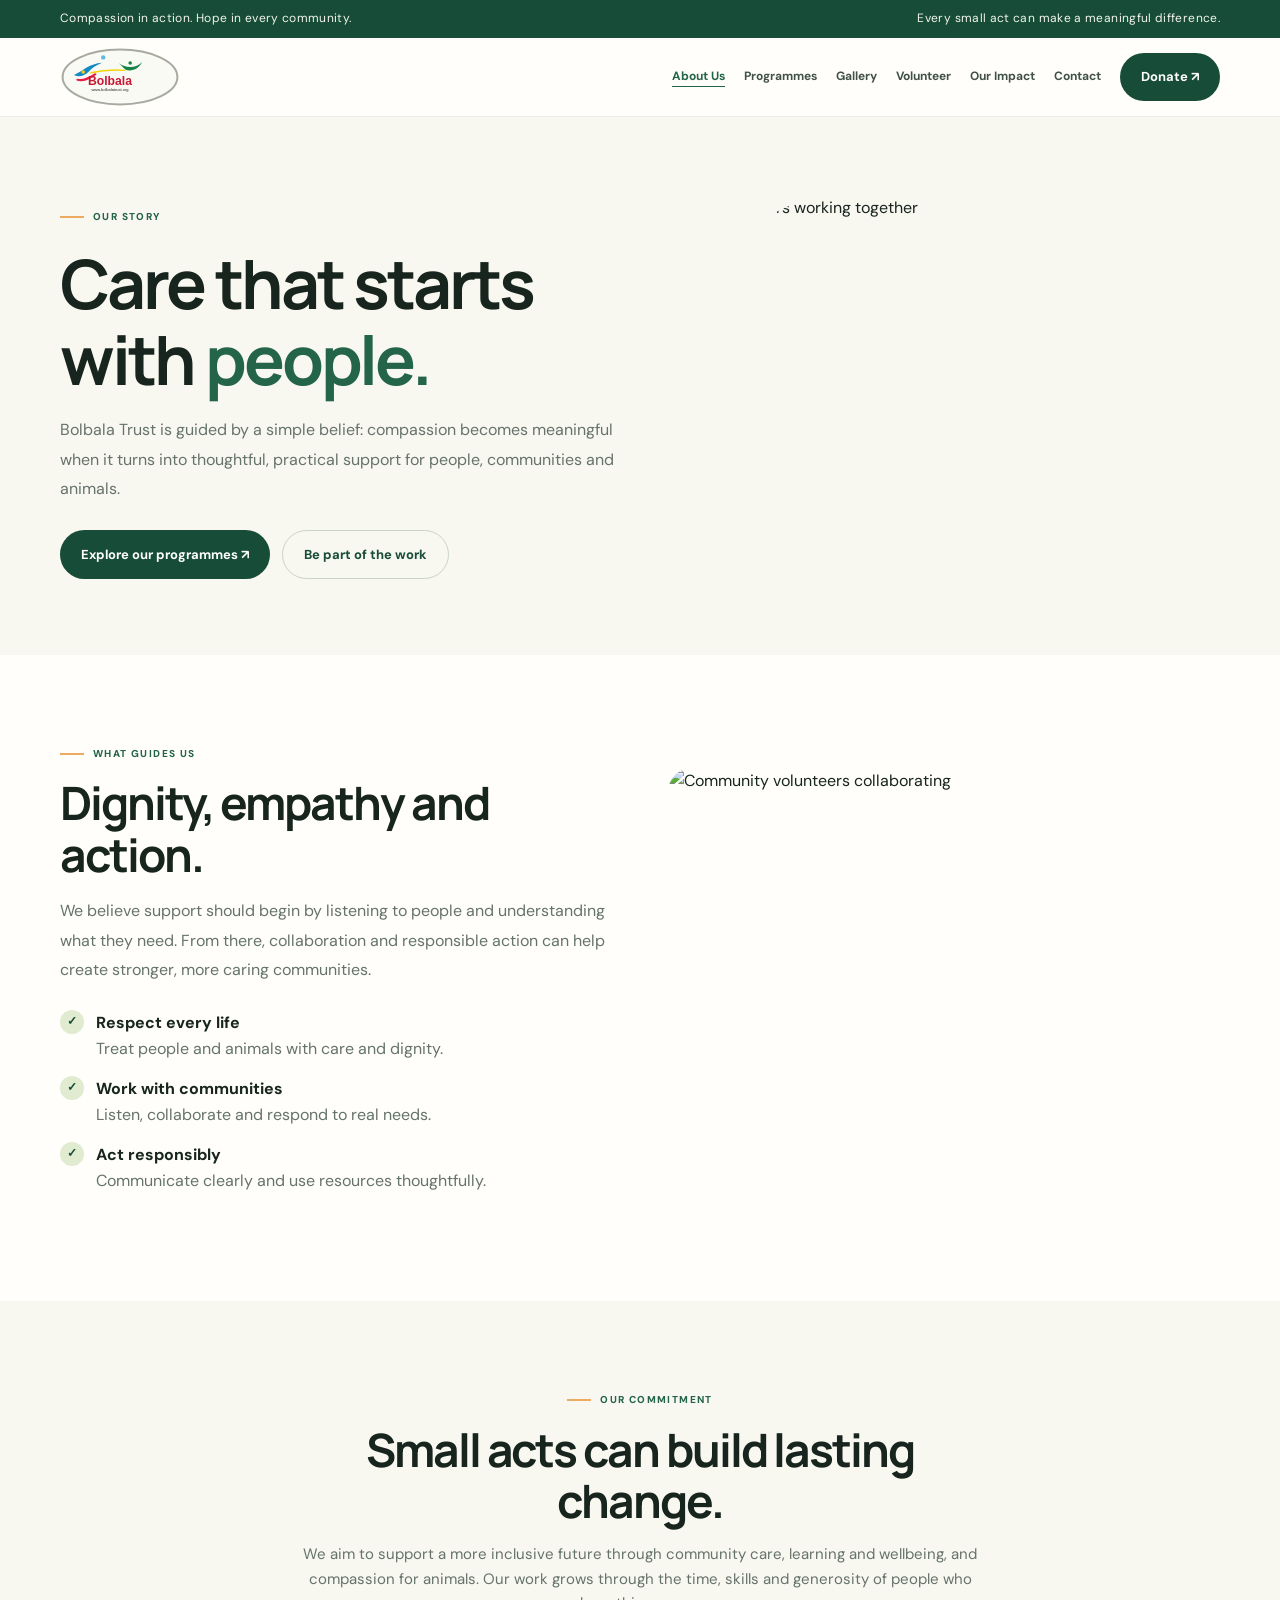
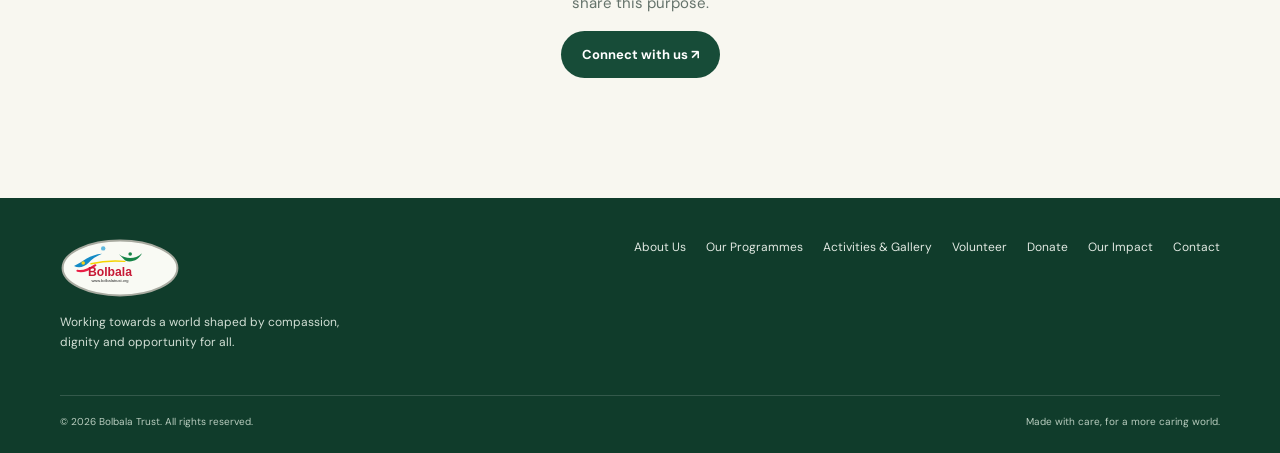
==== about.html @ 52c6b649 "Add about.html page" ====
<!doctype html>
<html lang="en"><head><meta charset="utf-8"><meta name="viewport" content="width=device-width, initial-scale=1"><meta name="theme-color" content="#174c38"><meta name="description" content="Learn about Bolbala Trust's community care, programmes, volunteer opportunities and ways to support compassionate action."><title>About Us | Bolbala Trust</title><link rel="preconnect" href="https://fonts.googleapis.com"><link rel="preconnect" href="https://fonts.gstatic.com" crossorigin><link href="https://fonts.googleapis.com/css2?family=DM+Sans:wght@400;500;600;700&family=Manrope:wght@400;500;600;700;800&display=swap" rel="stylesheet"><link rel="stylesheet" href="pages.css"></head><body>
<div class="topline"><div class="wrap"><span>Compassion in action. Hope in every community.</span><span>Every small act can make a meaningful difference.</span></div></div>
<header class="nav"><div class="wrap navinner"><a href="index.html" aria-label="Bolbala Trust home"><img class="brand-logo" src="logo.svg" alt="Bolbala Trust"></a><button class="menu" id="menuButton" aria-label="Open navigation" aria-expanded="false">☰</button><nav class="links" id="navLinks" aria-label="Main navigation"><a href="about.html" aria-current="page">About Us</a><a href="programmes.html" >Programmes</a><a href="gallery.html" >Gallery</a><a href="volunteer.html" >Volunteer</a><a href="impact.html" >Our Impact</a><a href="contact.html" >Contact</a><a class="btn" href="donate.html" >Donate ↗</a></nav></div></header><main><section class="page-hero"><div class="wrap hero-grid"><div><span class="eyebrow">Our story</span><h1>Care that starts with <em>people.</em></h1><p class="lead">Bolbala Trust is guided by a simple belief: compassion becomes meaningful when it turns into thoughtful, practical support for people, communities and animals.</p><div class="actions"><a class="btn" href="programmes.html">Explore our programmes ↗</a><a class="btn" style="background:transparent;color:var(--green);border:1px solid #cad4c8" href="volunteer.html">Be part of the work</a></div></div><img class="hero-image" src="https://images.unsplash.com/photo-1469571486292-0ba58a3f068b?auto=format&fit=crop&w=1000&q=85" alt="Volunteers working together"></div></section><section class="section"><div class="wrap split"><div><span class="eyebrow">What guides us</span><h2 style="margin:14px 0">Dignity, empathy and action.</h2><p class="lead">We believe support should begin by listening to people and understanding what they need. From there, collaboration and responsible action can help create stronger, more caring communities.</p><div class="checklist"><div><span class="check">✓</span><span><b>Respect every life</b><br><span class="muted">Treat people and animals with care and dignity.</span></span></div><div><span class="check">✓</span><span><b>Work with communities</b><br><span class="muted">Listen, collaborate and respond to real needs.</span></span></div><div><span class="check">✓</span><span><b>Act responsibly</b><br><span class="muted">Communicate clearly and use resources thoughtfully.</span></span></div></div></div><img src="https://images.unsplash.com/photo-1531206715517-5c0ba140b2b8?auto=format&fit=crop&w=900&q=85" alt="Community volunteers collaborating" loading="lazy"></div></section><section class="section alt"><div class="wrap section-head center"><span class="eyebrow">Our commitment</span><h2>Small acts can build lasting change.</h2><p>We aim to support a more inclusive future through community care, learning and wellbeing, and compassion for animals. Our work grows through the time, skills and generosity of people who share this purpose.</p><a class="btn" href="contact.html">Connect with us ↗</a></div></section></main><footer class="footer"><div class="wrap"><div class="footer-top"><div><a href="index.html"><img class="brand-logo" src="logo.svg" alt="Bolbala Trust"></a><p class="footer-copy">Working towards a world shaped by compassion, dignity and opportunity for all.</p></div><nav class="footer-links" aria-label="Footer navigation"><a href="about.html">About Us</a><a href="programmes.html">Our Programmes</a><a href="gallery.html">Activities & Gallery</a><a href="volunteer.html">Volunteer</a><a href="donate.html">Donate</a><a href="impact.html">Our Impact</a><a href="contact.html">Contact</a></nav></div><div class="footer-bottom"><span>© <span id="year"></span> Bolbala Trust. All rights reserved.</span><span>Made with care, for a more caring world.</span></div></div></footer><script src="pages.js"></script></body></html>
---- pages.css ----
:root{--green:#174c38;--green2:#246448;--ink:#17251e;--muted:#65736b;--cream:#f8f7f0;--paper:#fffefa;--lime:#d9ed9a;--orange:#edaa62;--line:#e5e8df;--shadow:0 18px 50px #153d2912}
*{box-sizing:border-box}html{scroll-behavior:smooth;scroll-padding-top:95px}body{margin:0;background:var(--paper);color:var(--ink);font-family:"DM Sans",sans-serif;line-height:1.65}a{color:inherit;text-decoration:none}button,input,select,textarea{font:inherit}.wrap{width:min(1160px,calc(100% - 44px));margin:auto}.topline{background:var(--green);color:#f4f5ed;font-size:12px;letter-spacing:.03em}.topline .wrap{display:flex;justify-content:space-between;gap:20px;padding:9px 0}.nav{position:sticky;top:0;z-index:20;background:#fffefaed;backdrop-filter:blur(16px);border-bottom:1px solid #e5e8dfb8}.navinner{min-height:78px;display:flex;align-items:center;justify-content:space-between;gap:24px}.brand-logo{display:block;width:175px;height:60px;object-fit:contain;object-position:left center}.links{display:flex;align-items:center;gap:19px;font-size:12px;font-weight:700;color:#425148}.links a:hover,.links a[aria-current=page]{color:var(--green2)}.links a[aria-current=page]{text-decoration:underline;text-underline-offset:6px}.btn{display:inline-flex;align-items:center;justify-content:center;gap:10px;border:0;border-radius:999px;background:var(--green);color:white;padding:13px 21px;font-weight:700;font-size:13px;transition:transform .2s,background .2s;cursor:pointer}.btn:hover{transform:translateY(-2px);background:#0f3d2a}.btn.light{background:var(--lime);color:var(--green)}.menu{display:none;background:none;border:0;font-size:25px;color:var(--green);cursor:pointer}.eyebrow{display:inline-flex;align-items:center;gap:9px;color:var(--green2);text-transform:uppercase;letter-spacing:.14em;font-size:10px;font-weight:800}.eyebrow:before{content:"";width:24px;height:2px;background:var(--orange)}h1,h2,h3{font-family:Manrope,sans-serif;line-height:1.12;letter-spacing:-.045em;margin:0}h1{font-size:clamp(42px,5.5vw,68px)}h2{font-size:clamp(30px,4vw,46px)}h3{font-size:22px}.muted{color:var(--muted)}.page-hero{padding:78px 0 70px;background:var(--cream);overflow:hidden}.hero-grid{display:grid;grid-template-columns:1.05fr .95fr;gap:55px;align-items:center}.page-hero h1{margin:18px 0}.page-hero h1 em{font-style:normal;color:var(--green2)}.lead{font-size:16px;line-height:1.85;color:var(--muted);max-width:650px}.hero-image{width:100%;height:390px;object-fit:cover;border-radius:150px 150px 24px 24px}.actions{display:flex;flex-wrap:wrap;gap:12px;margin-top:26px}.section{padding:82px 0}.section.alt{background:var(--cream)}.section-head{max-width:680px;margin:0 auto 38px}.section-head.center{text-align:center}.section-head.center .eyebrow{justify-content:center}.section-head h2{margin:14px 0}.section-head p{color:var(--muted);font-size:15px}.cards{display:grid;grid-template-columns:repeat(3,minmax(0,1fr));gap:18px}.card{background:#fff;border:1px solid var(--line);border-radius:20px;overflow:hidden;box-shadow:0 8px 25px #153d2907}.card-body{padding:24px}.card p{font-size:13px;color:var(--muted)}.card img{display:block;width:100%;height:220px;object-fit:cover}.iconbox{width:46px;height:46px;border-radius:14px;background:#e4edcf;color:var(--green);display:grid;place-items:center;font-size:22px;margin-bottom:18px}.split{display:grid;grid-template-columns:1fr 1fr;gap:55px;align-items:center}.split img{width:100%;height:420px;object-fit:cover;border-radius:24px 110px 24px 24px}.checklist{display:grid;gap:13px;margin:25px 0}.checklist div{display:flex;gap:12px;align-items:flex-start}.check{width:24px;height:24px;flex:none;border-radius:50%;display:grid;place-items:center;background:#e0ebd0;color:var(--green);font-size:12px;font-weight:800}.panel{background:var(--green);color:white;border-radius:26px;padding:42px}.panel p{color:#d4e0d6}.panel-grid{display:grid;grid-template-columns:1fr auto;gap:30px;align-items:center}.form{background:#fff;border:1px solid var(--line);border-radius:22px;padding:28px;box-shadow:var(--shadow)}.formrow{display:grid;grid-template-columns:1fr 1fr;gap:14px}.field{display:grid;gap:6px;margin-bottom:14px}.field label{font-size:11px;font-weight:800;color:#47574c}.field input,.field select,.field textarea{width:100%;padding:12px 13px;border:1px solid #dfe5db;border-radius:10px;background:#fffefa;color:var(--ink);font:inherit;font-size:13px;outline:none}.field textarea{min-height:120px;resize:vertical}.field input:focus,.field textarea:focus,.field select:focus{border-color:var(--green2);box-shadow:0 0 0 3px #24644812}.formnote{font-size:11px;color:var(--muted)}.notice{display:none;background:#f4e9ce;color:#604719;padding:12px 14px;border-radius:10px;font-size:12px;margin-top:14px}.notice.show{display:block}.gallery{display:grid;grid-template-columns:repeat(3,minmax(0,1fr));gap:14px}.gallery figure{margin:0;position:relative;border-radius:18px;overflow:hidden;min-height:230px;background:var(--cream)}.gallery img{width:100%;height:100%;min-height:230px;object-fit:cover;display:block;transition:transform .3s}.gallery figure:hover img{transform:scale(1.04)}.gallery figcaption{position:absolute;bottom:0;left:0;right:0;padding:30px 17px 15px;color:white;font-weight:700;font-size:13px;background:linear-gradient(transparent,#102b20d9)}.filters{display:flex;flex-wrap:wrap;justify-content:center;gap:9px;margin-bottom:25px}.filter{border:1px solid var(--line);border-radius:999px;background:white;padding:9px 15px;font-size:12px;font-weight:700;cursor:pointer}.filter.active{background:var(--green);border-color:var(--green);color:white}.story-card{padding:26px;border-radius:18px;background:var(--cream);border:1px solid var(--line)}.story-card strong{font-family:Manrope,sans-serif;color:var(--green);font-size:14px}.story-card p{font-size:14px;color:var(--muted)}.contact-grid{display:grid;grid-template-columns:.8fr 1.2fr;gap:60px}.detail{display:flex;gap:12px;align-items:flex-start;margin:20px 0;font-size:13px}.detail .iconbox{width:38px;height:38px;flex:none;margin:0}.footer{background:#103c2b;color:white;padding:40px 0 22px}.footer-top{display:flex;justify-content:space-between;gap:40px;align-items:flex-start;padding-bottom:30px}.footer-copy{max-width:320px;font-size:12px;color:#d2dfd5;margin-top:15px}.footer-links{display:flex;flex-wrap:wrap;gap:20px;font-size:12px;color:#e1e9e2}.footer-bottom{border-top:1px solid #ffffff26;padding-top:18px;display:flex;justify-content:space-between;gap:15px;color:#b9cdbf;font-size:10px}.small-note{font-size:11px;color:var(--muted)}@media(max-width:1000px){.links{gap:11px;font-size:11px}.links .btn{padding:10px 14px}.hero-grid{gap:30px}}@media(max-width:760px){.wrap{width:min(100% - 32px,560px)}.topline .wrap{justify-content:center}.topline .wrap span:last-child{display:none}.navinner{min-height:68px}.menu{display:block}.links{display:none;position:absolute;top:68px;left:0;right:0;padding:20px 24px 24px;background:var(--paper);border-bottom:1px solid var(--line);flex-direction:column;align-items:stretch;gap:17px}.links.open{display:flex}.links .btn{align-self:flex-start}.page-hero{padding:48px 0}.hero-grid,.split,.contact-grid{grid-template-columns:1fr;gap:28px}.page-hero h1{font-size:46px}.hero-image{height:310px;border-radius:120px 120px 20px 20px}.section{padding:60px 0}.cards,.gallery{grid-template-columns:1fr}.gallery figure,.gallery img{min-height:250px}.split img{height:310px}.panel{padding:28px 22px}.panel-grid{grid-template-columns:1fr}.form{padding:20px}.formrow{grid-template-columns:1fr;gap:0}.footer-top{flex-direction:column;gap:24px}.footer-bottom{flex-direction:column;gap:6px}}@media(prefers-reduced-motion:reduce){html{scroll-behavior:auto}*,*:before,*:after{transition:none!important}}
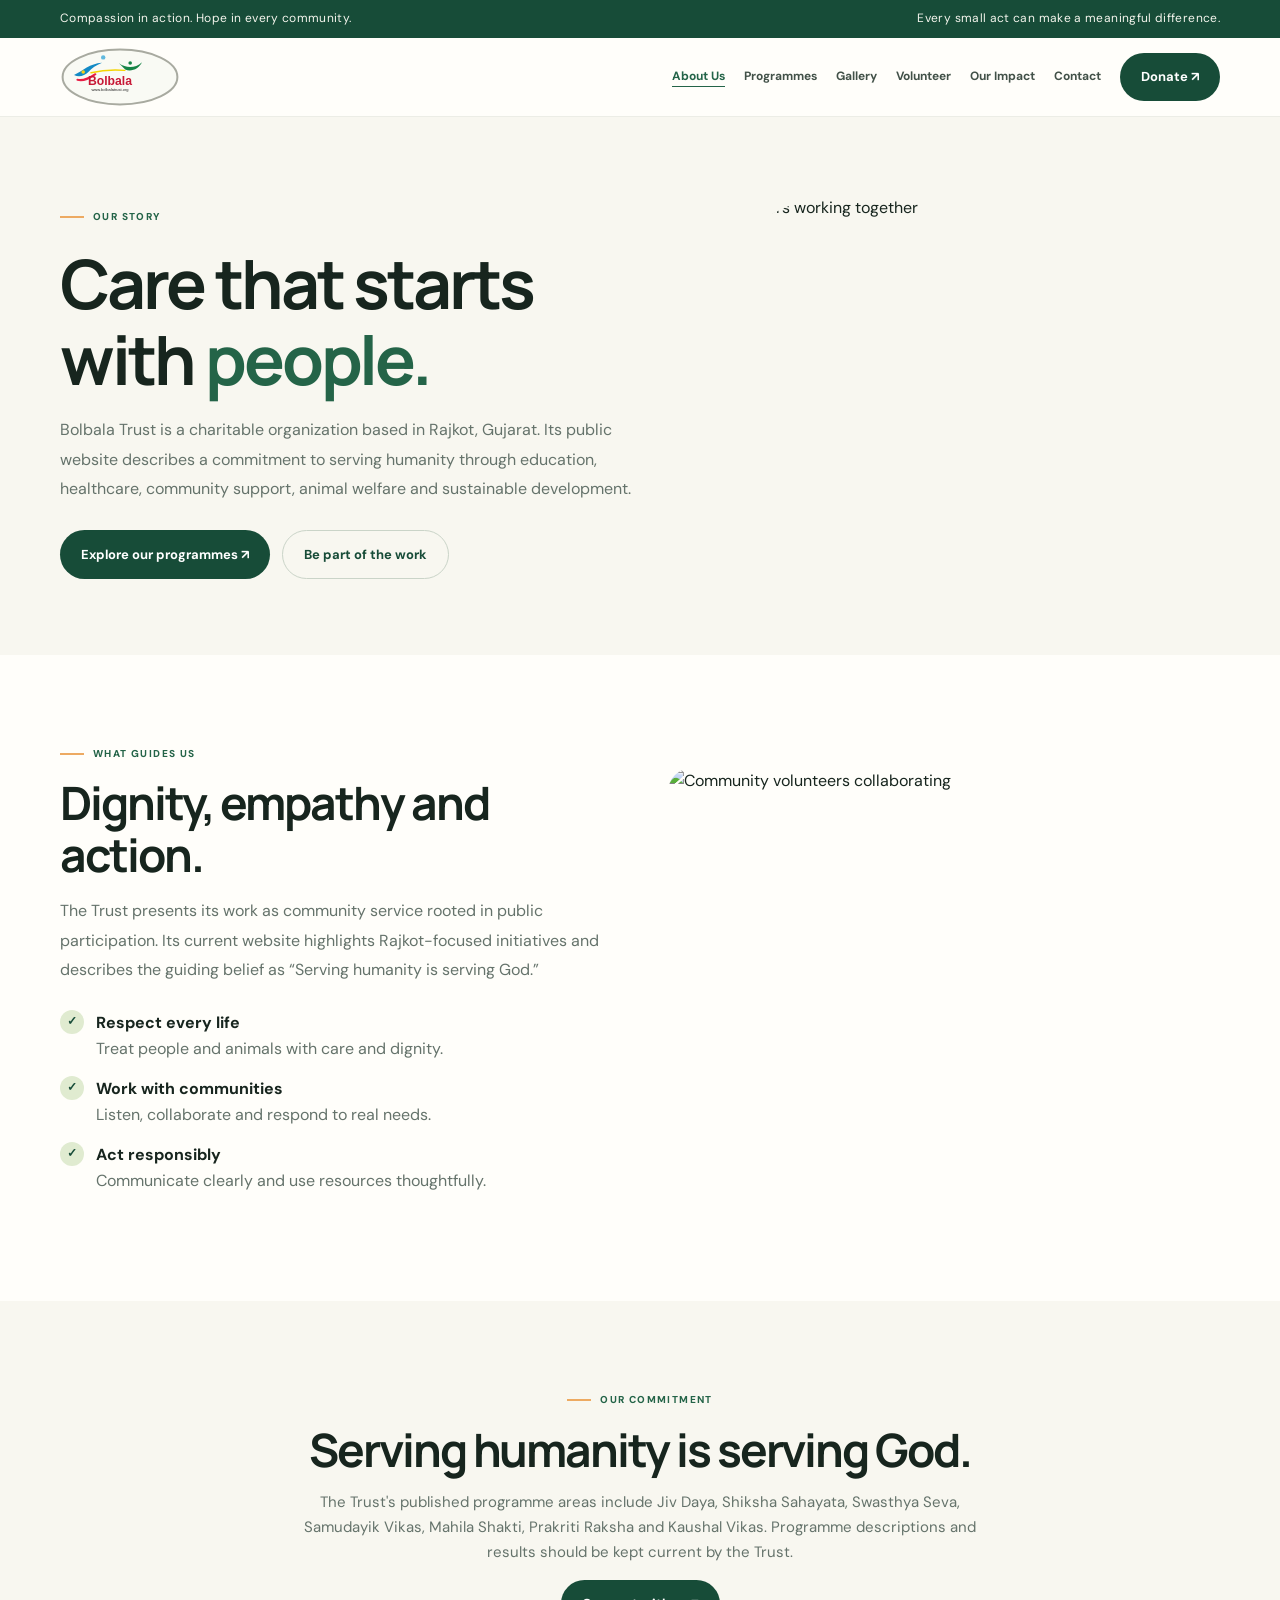
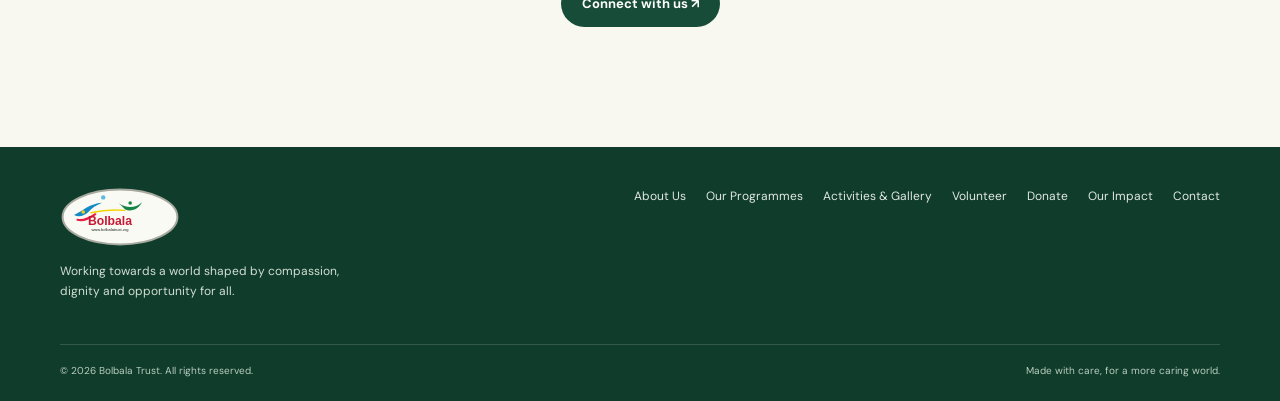
==== commit ea85e6a0: "Update about.html with official Bolbala Trust information" ====
--- a/about.html
+++ b/about.html
@@ -1,4 +1,4 @@
 <!doctype html>
 <html lang="en"><head><meta charset="utf-8"><meta name="viewport" content="width=device-width, initial-scale=1"><meta name="theme-color" content="#174c38"><meta name="description" content="Learn about Bolbala Trust's community care, programmes, volunteer opportunities and ways to support compassionate action."><title>About Us | Bolbala Trust</title><link rel="preconnect" href="https://fonts.googleapis.com"><link rel="preconnect" href="https://fonts.gstatic.com" crossorigin><link href="https://fonts.googleapis.com/css2?family=DM+Sans:wght@400;500;600;700&family=Manrope:wght@400;500;600;700;800&display=swap" rel="stylesheet"><link rel="stylesheet" href="pages.css"></head><body>
 <div class="topline"><div class="wrap"><span>Compassion in action. Hope in every community.</span><span>Every small act can make a meaningful difference.</span></div></div>
-<header class="nav"><div class="wrap navinner"><a href="index.html" aria-label="Bolbala Trust home"><img class="brand-logo" src="logo.svg" alt="Bolbala Trust"></a><button class="menu" id="menuButton" aria-label="Open navigation" aria-expanded="false">☰</button><nav class="links" id="navLinks" aria-label="Main navigation"><a href="about.html" aria-current="page">About Us</a><a href="programmes.html" >Programmes</a><a href="gallery.html" >Gallery</a><a href="volunteer.html" >Volunteer</a><a href="impact.html" >Our Impact</a><a href="contact.html" >Contact</a><a class="btn" href="donate.html" >Donate ↗</a></nav></div></header><main><section class="page-hero"><div class="wrap hero-grid"><div><span class="eyebrow">Our story</span><h1>Care that starts with <em>people.</em></h1><p class="lead">Bolbala Trust is guided by a simple belief: compassion becomes meaningful when it turns into thoughtful, practical support for people, communities and animals.</p><div class="actions"><a class="btn" href="programmes.html">Explore our programmes ↗</a><a class="btn" style="background:transparent;color:var(--green);border:1px solid #cad4c8" href="volunteer.html">Be part of the work</a></div></div><img class="hero-image" src="https://images.unsplash.com/photo-1469571486292-0ba58a3f068b?auto=format&fit=crop&w=1000&q=85" alt="Volunteers working together"></div></section><section class="section"><div class="wrap split"><div><span class="eyebrow">What guides us</span><h2 style="margin:14px 0">Dignity, empathy and action.</h2><p class="lead">We believe support should begin by listening to people and understanding what they need. From there, collaboration and responsible action can help create stronger, more caring communities.</p><div class="checklist"><div><span class="check">✓</span><span><b>Respect every life</b><br><span class="muted">Treat people and animals with care and dignity.</span></span></div><div><span class="check">✓</span><span><b>Work with communities</b><br><span class="muted">Listen, collaborate and respond to real needs.</span></span></div><div><span class="check">✓</span><span><b>Act responsibly</b><br><span class="muted">Communicate clearly and use resources thoughtfully.</span></span></div></div></div><img src="https://images.unsplash.com/photo-1531206715517-5c0ba140b2b8?auto=format&fit=crop&w=900&q=85" alt="Community volunteers collaborating" loading="lazy"></div></section><section class="section alt"><div class="wrap section-head center"><span class="eyebrow">Our commitment</span><h2>Small acts can build lasting change.</h2><p>We aim to support a more inclusive future through community care, learning and wellbeing, and compassion for animals. Our work grows through the time, skills and generosity of people who share this purpose.</p><a class="btn" href="contact.html">Connect with us ↗</a></div></section></main><footer class="footer"><div class="wrap"><div class="footer-top"><div><a href="index.html"><img class="brand-logo" src="logo.svg" alt="Bolbala Trust"></a><p class="footer-copy">Working towards a world shaped by compassion, dignity and opportunity for all.</p></div><nav class="footer-links" aria-label="Footer navigation"><a href="about.html">About Us</a><a href="programmes.html">Our Programmes</a><a href="gallery.html">Activities & Gallery</a><a href="volunteer.html">Volunteer</a><a href="donate.html">Donate</a><a href="impact.html">Our Impact</a><a href="contact.html">Contact</a></nav></div><div class="footer-bottom"><span>© <span id="year"></span> Bolbala Trust. All rights reserved.</span><span>Made with care, for a more caring world.</span></div></div></footer><script src="pages.js"></script></body></html>+<header class="nav"><div class="wrap navinner"><a href="index.html" aria-label="Bolbala Trust home"><img class="brand-logo" src="logo.svg" alt="Bolbala Trust"></a><button class="menu" id="menuButton" aria-label="Open navigation" aria-expanded="false">☰</button><nav class="links" id="navLinks" aria-label="Main navigation"><a href="about.html" aria-current="page">About Us</a><a href="programmes.html" >Programmes</a><a href="gallery.html" >Gallery</a><a href="volunteer.html" >Volunteer</a><a href="impact.html" >Our Impact</a><a href="contact.html" >Contact</a><a class="btn" href="donate.html" >Donate ↗</a></nav></div></header><main><section class="page-hero"><div class="wrap hero-grid"><div><span class="eyebrow">Our story</span><h1>Care that starts with <em>people.</em></h1><p class="lead">Bolbala Trust is a charitable organization based in Rajkot, Gujarat. Its public website describes a commitment to serving humanity through education, healthcare, community support, animal welfare and sustainable development.</p><div class="actions"><a class="btn" href="programmes.html">Explore our programmes ↗</a><a class="btn" style="background:transparent;color:var(--green);border:1px solid #cad4c8" href="volunteer.html">Be part of the work</a></div></div><img class="hero-image" src="https://images.unsplash.com/photo-1469571486292-0ba58a3f068b?auto=format&fit=crop&w=1000&q=85" alt="Volunteers working together"></div></section><section class="section"><div class="wrap split"><div><span class="eyebrow">What guides us</span><h2 style="margin:14px 0">Dignity, empathy and action.</h2><p class="lead">The Trust presents its work as community service rooted in public participation. Its current website highlights Rajkot-focused initiatives and describes the guiding belief as “Serving humanity is serving God.”</p><div class="checklist"><div><span class="check">✓</span><span><b>Respect every life</b><br><span class="muted">Treat people and animals with care and dignity.</span></span></div><div><span class="check">✓</span><span><b>Work with communities</b><br><span class="muted">Listen, collaborate and respond to real needs.</span></span></div><div><span class="check">✓</span><span><b>Act responsibly</b><br><span class="muted">Communicate clearly and use resources thoughtfully.</span></span></div></div></div><img src="https://images.unsplash.com/photo-1531206715517-5c0ba140b2b8?auto=format&fit=crop&w=900&q=85" alt="Community volunteers collaborating" loading="lazy"></div></section><section class="section alt"><div class="wrap section-head center"><span class="eyebrow">Our commitment</span><h2>Serving humanity is serving God.</h2><p>The Trust's published programme areas include Jiv Daya, Shiksha Sahayata, Swasthya Seva, Samudayik Vikas, Mahila Shakti, Prakriti Raksha and Kaushal Vikas. Programme descriptions and results should be kept current by the Trust.</p><a class="btn" href="contact.html">Connect with us ↗</a></div></section></main><footer class="footer"><div class="wrap"><div class="footer-top"><div><a href="index.html"><img class="brand-logo" src="logo.svg" alt="Bolbala Trust"></a><p class="footer-copy">Working towards a world shaped by compassion, dignity and opportunity for all.</p></div><nav class="footer-links" aria-label="Footer navigation"><a href="about.html">About Us</a><a href="programmes.html">Our Programmes</a><a href="gallery.html">Activities & Gallery</a><a href="volunteer.html">Volunteer</a><a href="donate.html">Donate</a><a href="impact.html">Our Impact</a><a href="contact.html">Contact</a></nav></div><div class="footer-bottom"><span>© <span id="year"></span> Bolbala Trust. All rights reserved.</span><span>Made with care, for a more caring world.</span></div></div></footer><script src="pages.js"></script></body></html>
